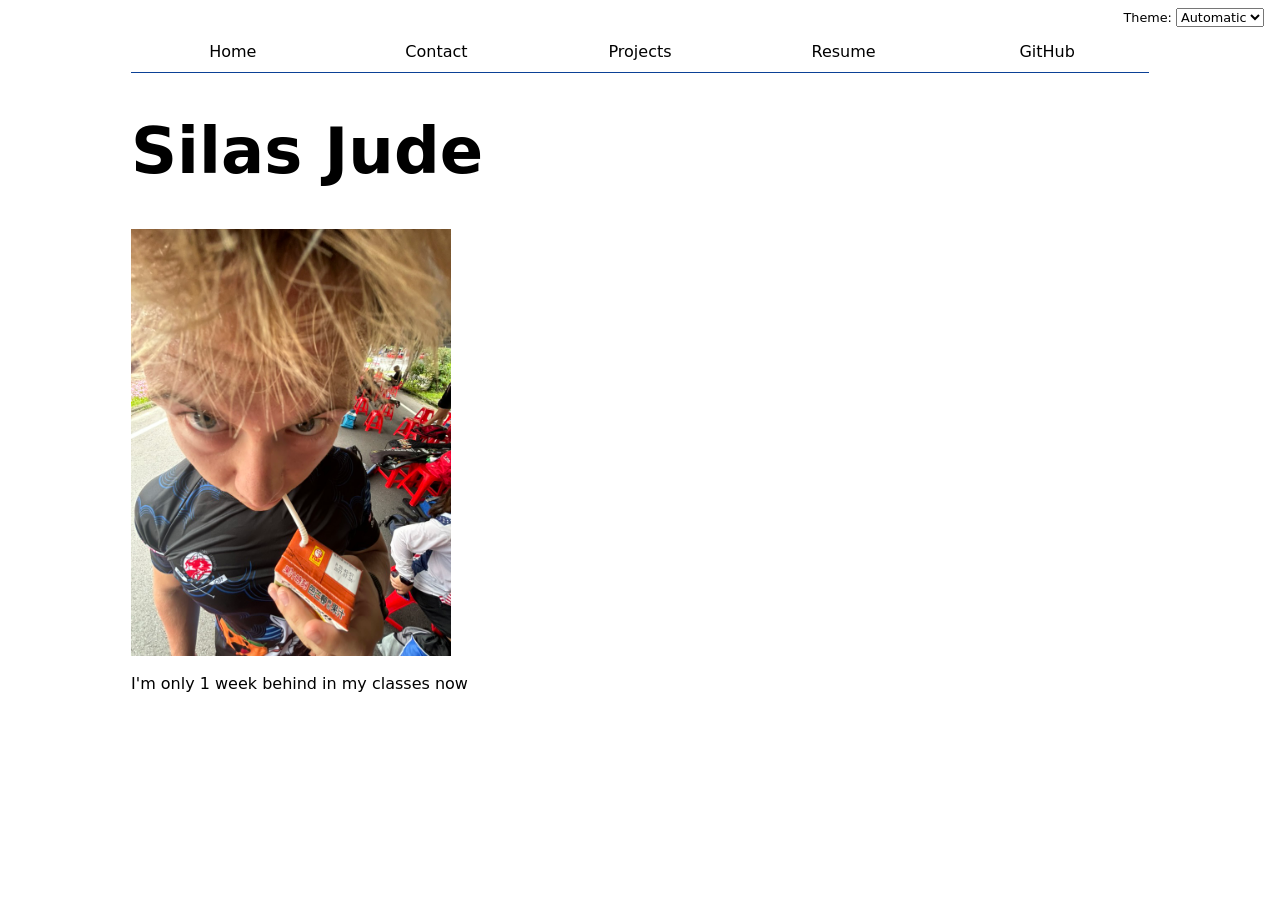
==== index.html @ fb35696f "moved image" ====
<!DOCTYPE html>
<html lang="en">
<head>
    <meta charset="UTF-8">
    <meta name="viewport" content="width=device-width, initial-scale=1.0">
    <title>Silas Jude: Personal Site and Portfolio</title>
    <link rel="stylesheet" href="style.css">
    <script type="module" src="global.js"></script>
</head>
<body class="home">
    <h1>Silas Jude</h1>
    <img src="images/juice.jpeg" alt="Thirsty">
    <p>I'm only 1 week behind in my classes now</p>
</body>
</html>
---- style.css ----
html {
  /* Follow the OS light/dark setting */
  color-scheme: light dark;

  /* Blue used for highlights across the site: dark in light mode, lighter in dark mode */
  --color-accent: light-dark(oklch(40% 0.15 260), oklch(70% 0.15 260));
}

body {
  /* Set line height to 1.5 times the font size
	   and use the OS’s UI font as the website font
	 */
  font: 100%/1.5 system-ui;

  /* Limit line length for readability and center the content */
  max-width: 100ch;
  margin-inline: auto;
  padding: 1em;
}

/* Tighter leading than body text, and balanced line lengths when wrapping */
h1,
h2,
h3,
h4,
h5,
h6 {
  line-height: 1.1;
  text-wrap: balance;
}

/* Make the page title clearly larger than section headings */
h1 {
  font-size: 400%;
}

/* Home: size the photo in rem so it stays about as wide as the name heading */
.home img {
  display: block;
  width: 20rem;
  max-width: 100%;
  height: auto;
}

/* Ignore the list markup so the links become direct flex items of the nav */
nav ul,
nav li {
  display: contents;
}

nav {
  display: flex;
  /* Leave room above for the theme switcher */
  margin-top: 0.5rem;
  margin-bottom: 1em;
  border-bottom: 1px solid var(--color-accent);
}

/* Give every nav link an equal share of the width */
nav a {
  flex: 1;
  text-decoration: none;
  color: inherit;
  text-align: center;
  padding: 0.5em;
}

/* Thick accent underline for the current page and on hover; reduce
   bottom padding by the border width so the link keeps the same height */
nav a.current,
nav a:hover {
  border-bottom: 0.4em solid var(--color-accent);
  padding-bottom: 0.1em;
}

/* Faint accent tint behind the hovered link */
nav a:hover {
  background-color: color-mix(in oklch, var(--color-accent) 15%, transparent);
}

/* Form controls don't inherit the page font by default */
input,
textarea,
button,
select {
  font: inherit;
}

/* Theme switcher pinned to the top right corner */
.color-scheme {
  position: absolute;
  top: 0.5rem;
  right: 1rem;
  font-size: 80%;
}

/* Two-column form: label text on the left, controls on the right */
form {
  display: grid;
  grid-template-columns: auto 1fr;
  gap: 1em;
}

/* Each label spans both columns and shares the form's columns,
   so its text and its control line up with the other rows */
form label {
  display: grid;
  grid-template-columns: subgrid;
  grid-column: 1 / -1;
}

form button {
  grid-column: 1 / -1;
}

/* As many 15em-minimum columns as fit, sharing any leftover width */
.projects {
  display: grid;
  grid-template-columns: repeat(auto-fill, minmax(15em, 1fr));
  gap: 0.5em;
}

/* Each article spans 3 of the parent's rows and shares them,
   so headings, images and text line up across each row of cards */
.projects article {
  display: grid;
  grid-template-rows: subgrid;
  grid-row: span 3;
}

.projects h2 {
  margin: 0;
}

/* Resume: muted gray for secondary text such as dates and the tagline */
.resume {
  --color-muted: color-mix(in oklch, canvastext 60%, canvas);
}

/* Centered name, tagline and contact line, like the top of the PDF */
.resume header {
  text-align: center;
  margin-bottom: 1.5em;
}

.resume header h1 {
  font-size: 250%;
  color: var(--color-accent);
  text-transform: uppercase;
  letter-spacing: 0.05em;
  margin-bottom: 0.25em;
}

.resume header p {
  color: var(--color-muted);
  margin: 0;
}

/* <address> is italic by default */
.resume address {
  font-style: normal;
}

.resume address a {
  color: var(--color-accent);
}

/* Small uppercase section titles with an accent rule underneath */
.resume h2 {
  font-size: 100%;
  color: var(--color-accent);
  text-transform: uppercase;
  letter-spacing: 0.05em;
  border-bottom: 2px solid var(--color-accent);
  padding-bottom: 0.25em;
  margin-top: 1.5em;
}

/* Two columns: title on the left, dates on the right, everything else
   spanning the full width underneath */
.resume article {
  display: grid;
  grid-template-columns: 1fr auto;
  column-gap: 1em;
  align-items: baseline;
}

.resume article > * {
  grid-column: 1 / -1;
}

.resume article > h3 {
  grid-column: 1;
  font-size: 100%;
  margin-block: 0.75em 0.25em;
}

.resume article > p:has(> time) {
  grid-column: 2;
  grid-row: 1;
  font-style: italic;
  color: var(--color-muted);
  margin-block: 0.75em 0.25em;
}

.resume article p {
  margin-block: 0.25em;
}

.resume ul {
  margin-block: 0.25em;
  padding-left: 1.25em;
}

.resume li::marker {
  color: var(--color-accent);
}

/* Skills: bold label column next to its values */
.resume dl {
  display: grid;
  grid-template-columns: auto 1fr;
  gap: 0.25em 1em;
}

.resume dt {
  font-weight: bold;
}

.resume dd {
  margin: 0;
}
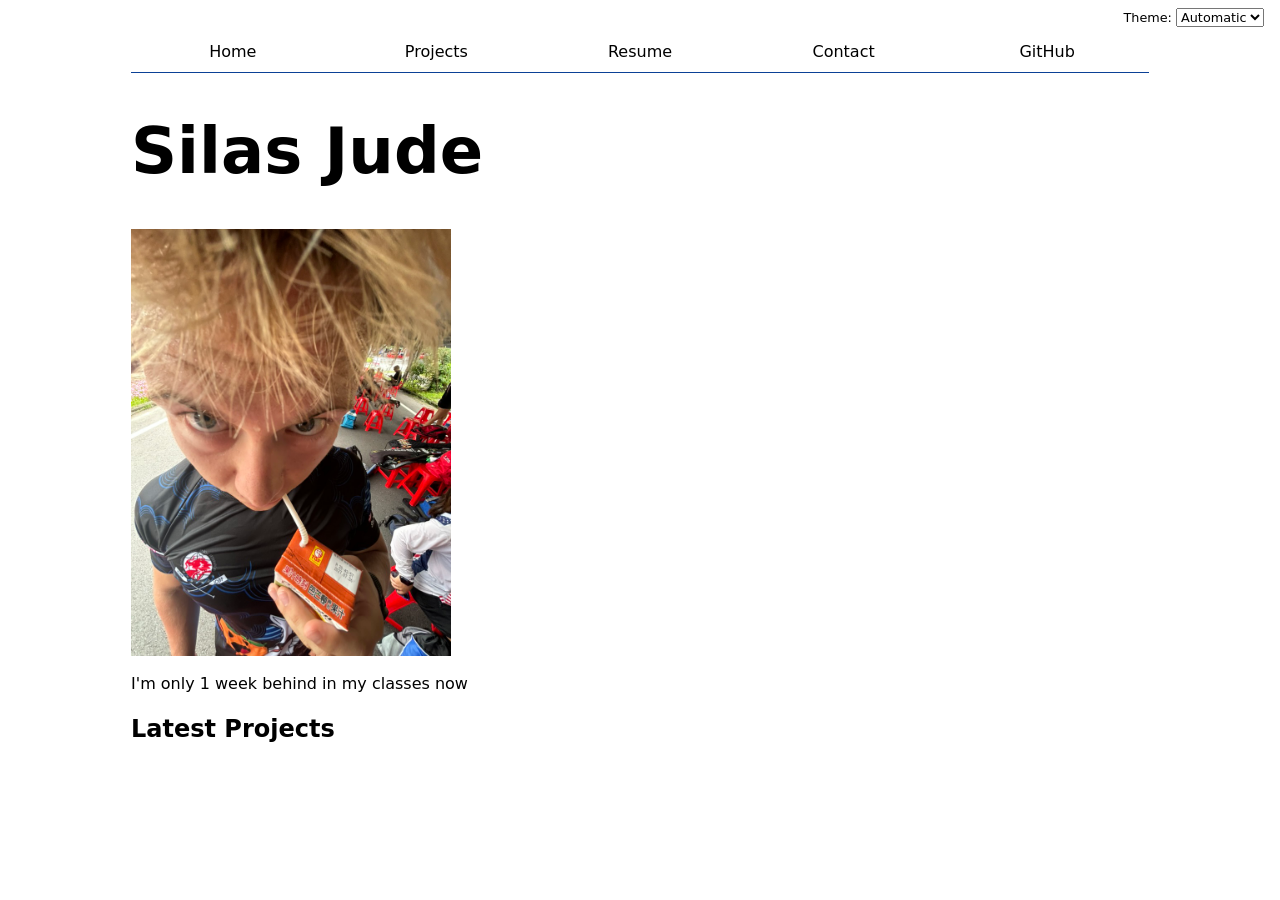
==== commit d473a573: "added projects to home page" ====
--- a/index.html
+++ b/index.html
@@ -6,10 +6,16 @@
     <title>Silas Jude: Personal Site and Portfolio</title>
     <link rel="stylesheet" href="style.css">
     <script type="module" src="global.js"></script>
+    <script src="index.js" type="module" defer></script>
 </head>
 <body class="home">
     <h1>Silas Jude</h1>
     <img src="images/juice.jpeg" alt="Thirsty">
     <p>I'm only 1 week behind in my classes now</p>
+
+    <h2>Latest Projects</h2>
+    <div class="projects">
+        <!-- Dynamically added content will appear here -->
+    </div>
 </body>
 </html>
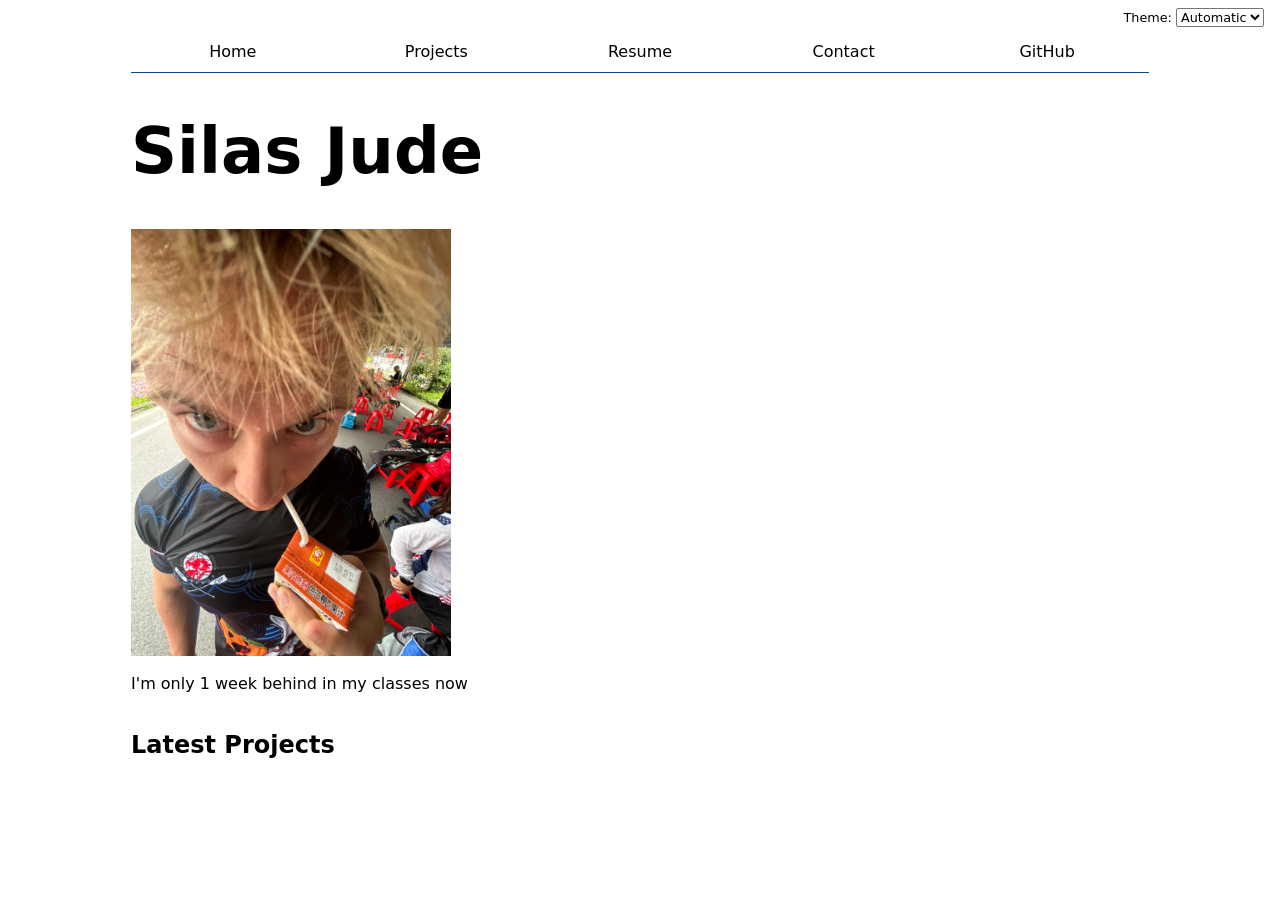
==== commit f2b32ec8: "wait almost" ====
--- a/index.html
+++ b/index.html
@@ -13,6 +13,7 @@
     <img src="images/juice.jpeg" alt="Thirsty">
     <p>I'm only 1 week behind in my classes now</p>
 
+    <div class="projects"></div>
     <h2>Latest Projects</h2>
     <div class="projects">
         <!-- Dynamically added content will appear here -->
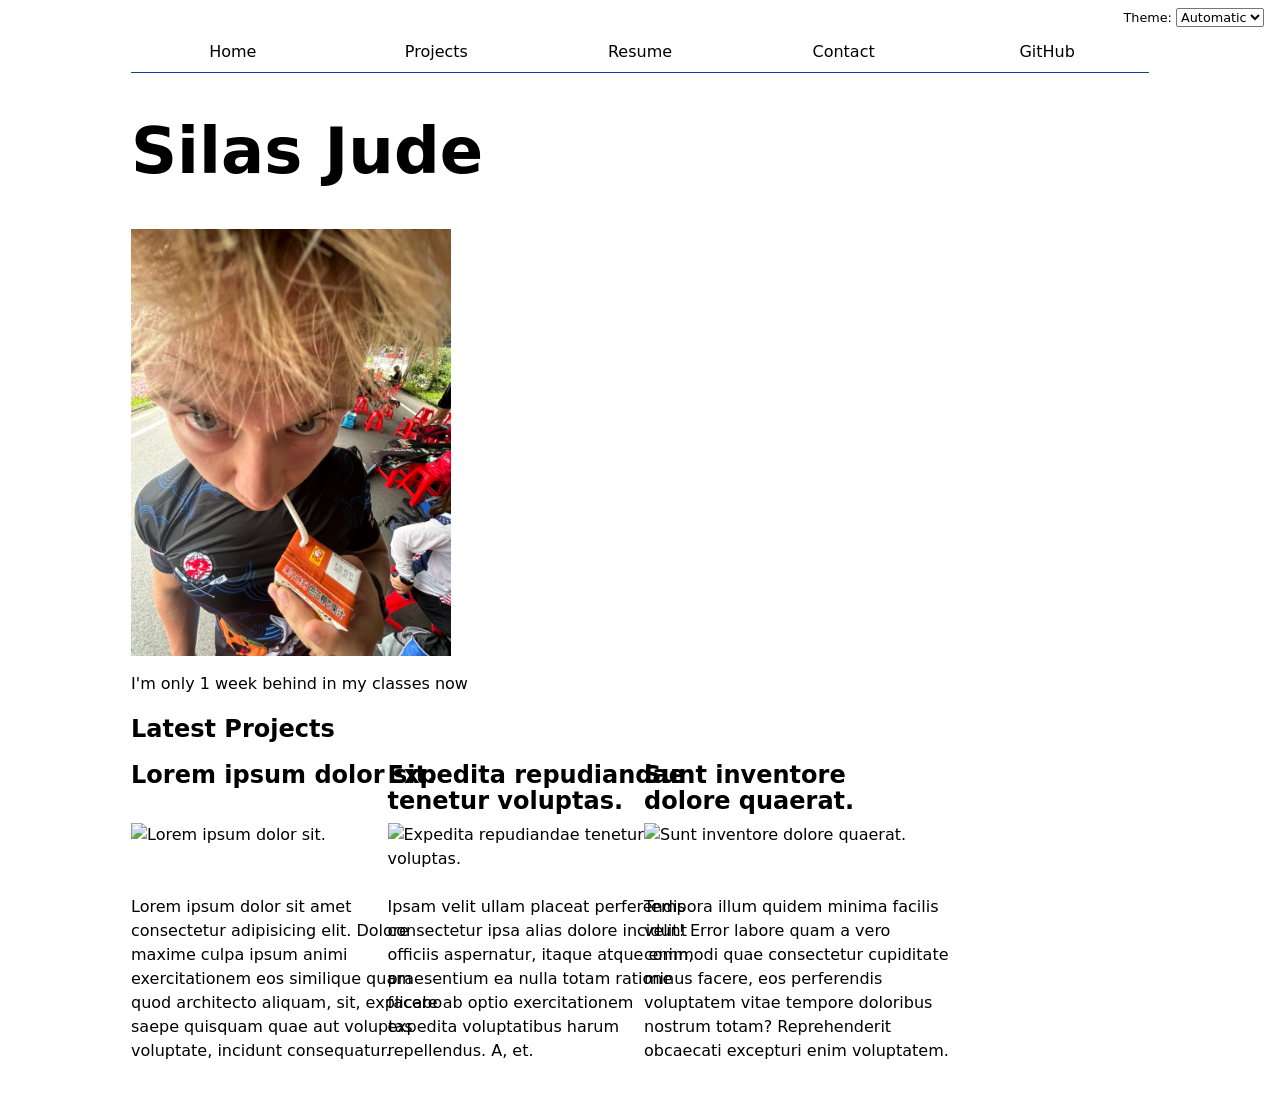
==== commit 95d40376: "lmao wrong function" ====
--- a/index.html
+++ b/index.html
@@ -13,7 +13,6 @@
     <img src="images/juice.jpeg" alt="Thirsty">
     <p>I'm only 1 week behind in my classes now</p>
 
-    <div class="projects"></div>
     <h2>Latest Projects</h2>
     <div class="projects">
         <!-- Dynamically added content will appear here -->
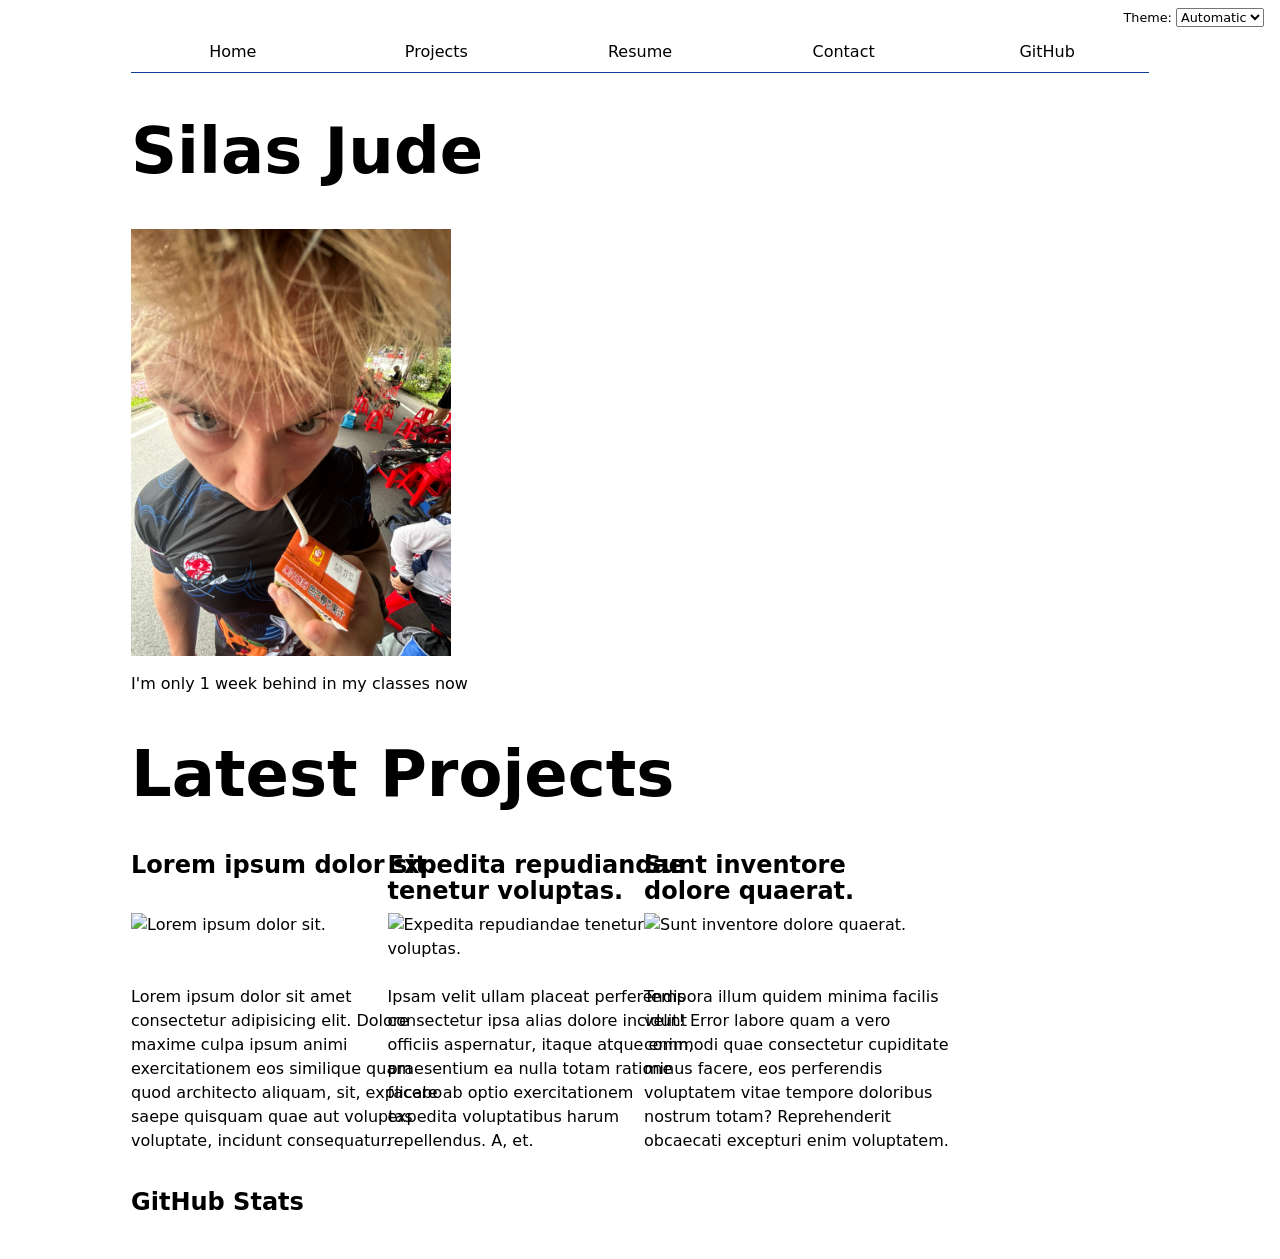
==== commit 2020c00c: "added data to home page" ====
--- a/index.html
+++ b/index.html
@@ -13,9 +13,12 @@
     <img src="images/juice.jpeg" alt="Thirsty">
     <p>I'm only 1 week behind in my classes now</p>
 
-    <h2>Latest Projects</h2>
+    <h1>Latest Projects</h1>
     <div class="projects">
         <!-- Dynamically added content will appear here -->
     </div>
+
+    <h2>GitHub Stats</h2>
+    <div id="profile-stats"></div>
 </body>
 </html>
--- a/style.css
+++ b/style.css
@@ -132,6 +132,58 @@
   margin: 0;
 }
 
+/* GitHub stats: four equal columns, labels in the first row and
+   numbers in the second, so each dt sits directly above its dd */
+#profile-stats dl {
+  display: grid;
+  grid-template-columns: repeat(4, 1fr);
+  grid-template-rows: auto auto;
+  column-gap: 0.5em;
+  margin: 0;
+  padding: 1em;
+  border: 1px solid color-mix(in oklch, var(--color-accent) 40%, transparent);
+  border-radius: 0.5em;
+  background-color: color-mix(in oklch, var(--color-accent) 8%, transparent);
+  text-align: center;
+}
+
+/* Small muted labels */
+#profile-stats dt {
+  grid-row: 1;
+  font-size: 80%;
+  text-transform: uppercase;
+  letter-spacing: 0.05em;
+  color: color-mix(in oklch, canvastext 60%, canvas);
+}
+
+/* Big accent-colored numbers */
+#profile-stats dd {
+  grid-row: 2;
+  margin: 0;
+  font-size: 250%;
+  font-weight: bold;
+  line-height: 1.2;
+  color: var(--color-accent);
+  font-variant-numeric: tabular-nums;
+}
+
+/* Narrow screens: switch to two columns, two stats per row */
+@media (max-width: 30em) {
+  #profile-stats dl {
+    grid-template-columns: repeat(2, 1fr);
+    grid-template-rows: repeat(4, auto);
+    row-gap: 0.25em;
+  }
+
+  #profile-stats dt:nth-of-type(n + 3) {
+    grid-row: 3;
+  }
+
+  #profile-stats dd:nth-of-type(n + 3) {
+    grid-row: 4;
+  }
+}
+
 /* Resume: muted gray for secondary text such as dates and the tagline */
 .resume {
   --color-muted: color-mix(in oklch, canvastext 60%, canvas);
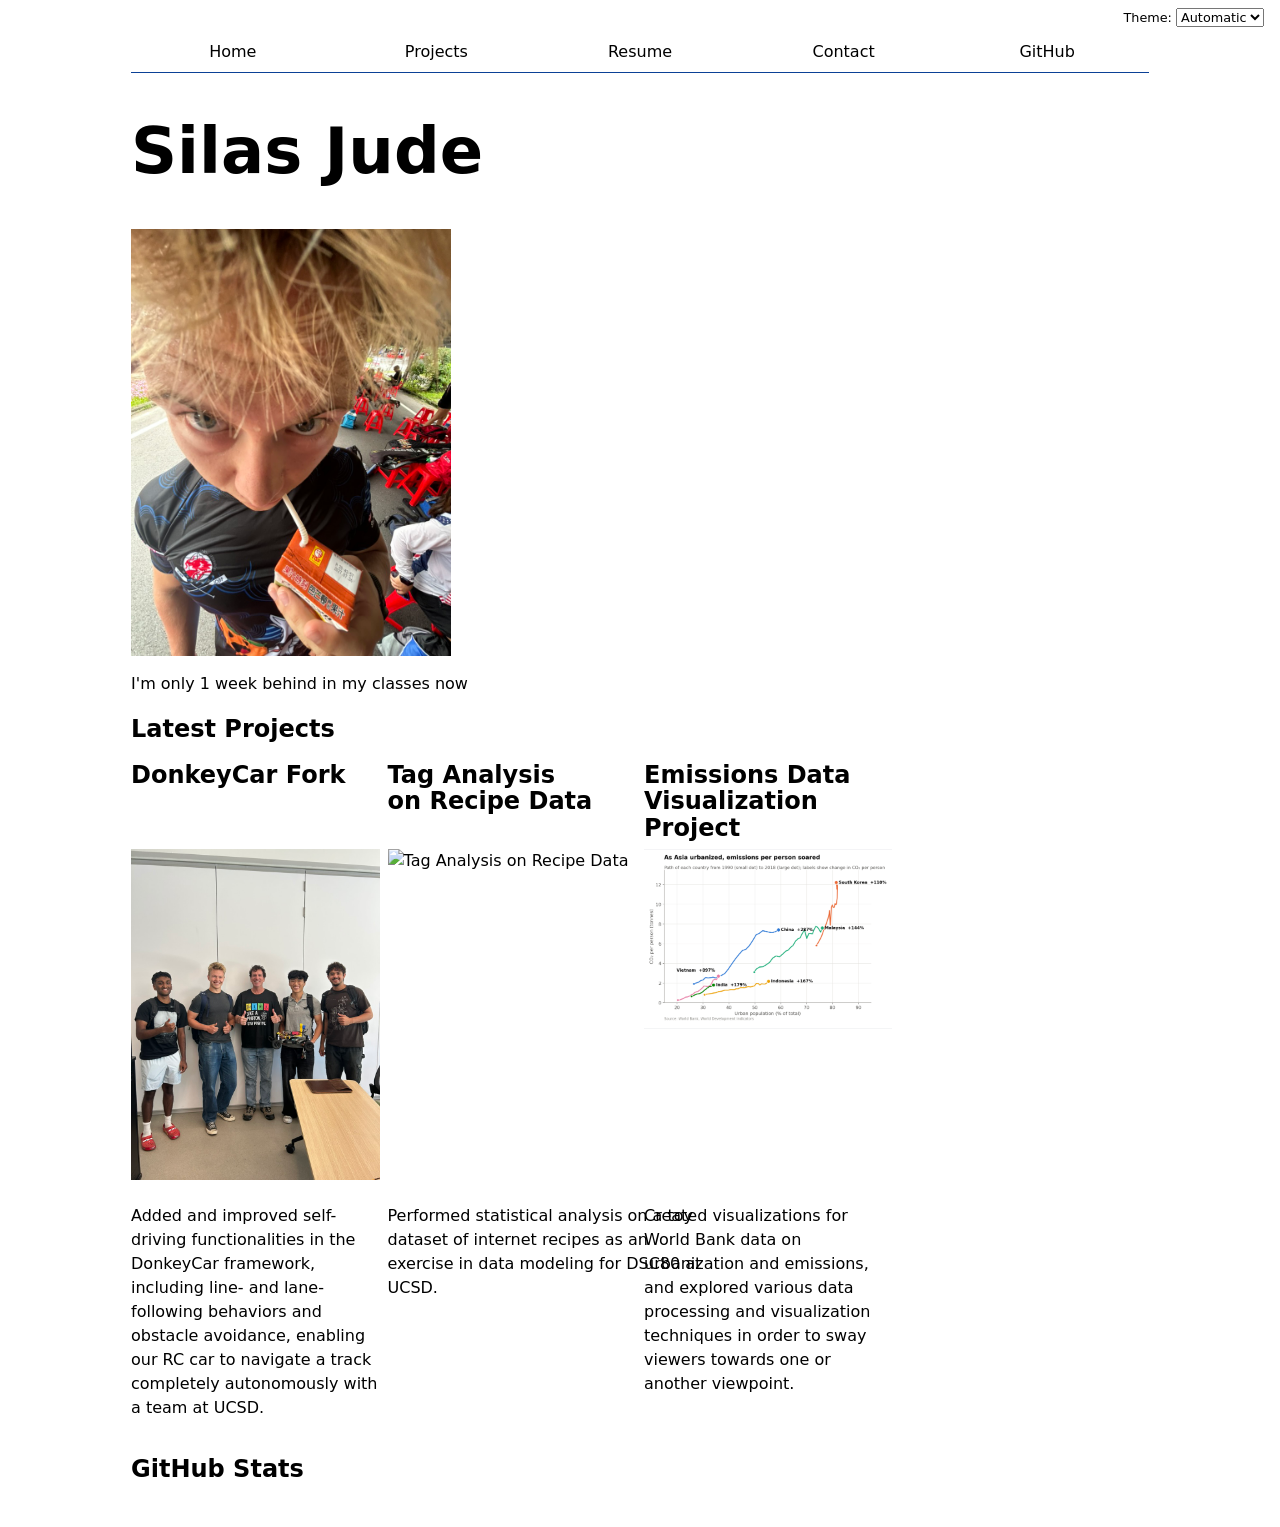
==== commit 1547a04f: "replaced some toy projects with real entries" ====
--- a/index.html
+++ b/index.html
@@ -13,7 +13,7 @@
     <img src="images/juice.jpeg" alt="Thirsty">
     <p>I'm only 1 week behind in my classes now</p>
 
-    <h1>Latest Projects</h1>
+    <h2>Latest Projects</h2>
     <div class="projects">
         <!-- Dynamically added content will appear here -->
     </div>
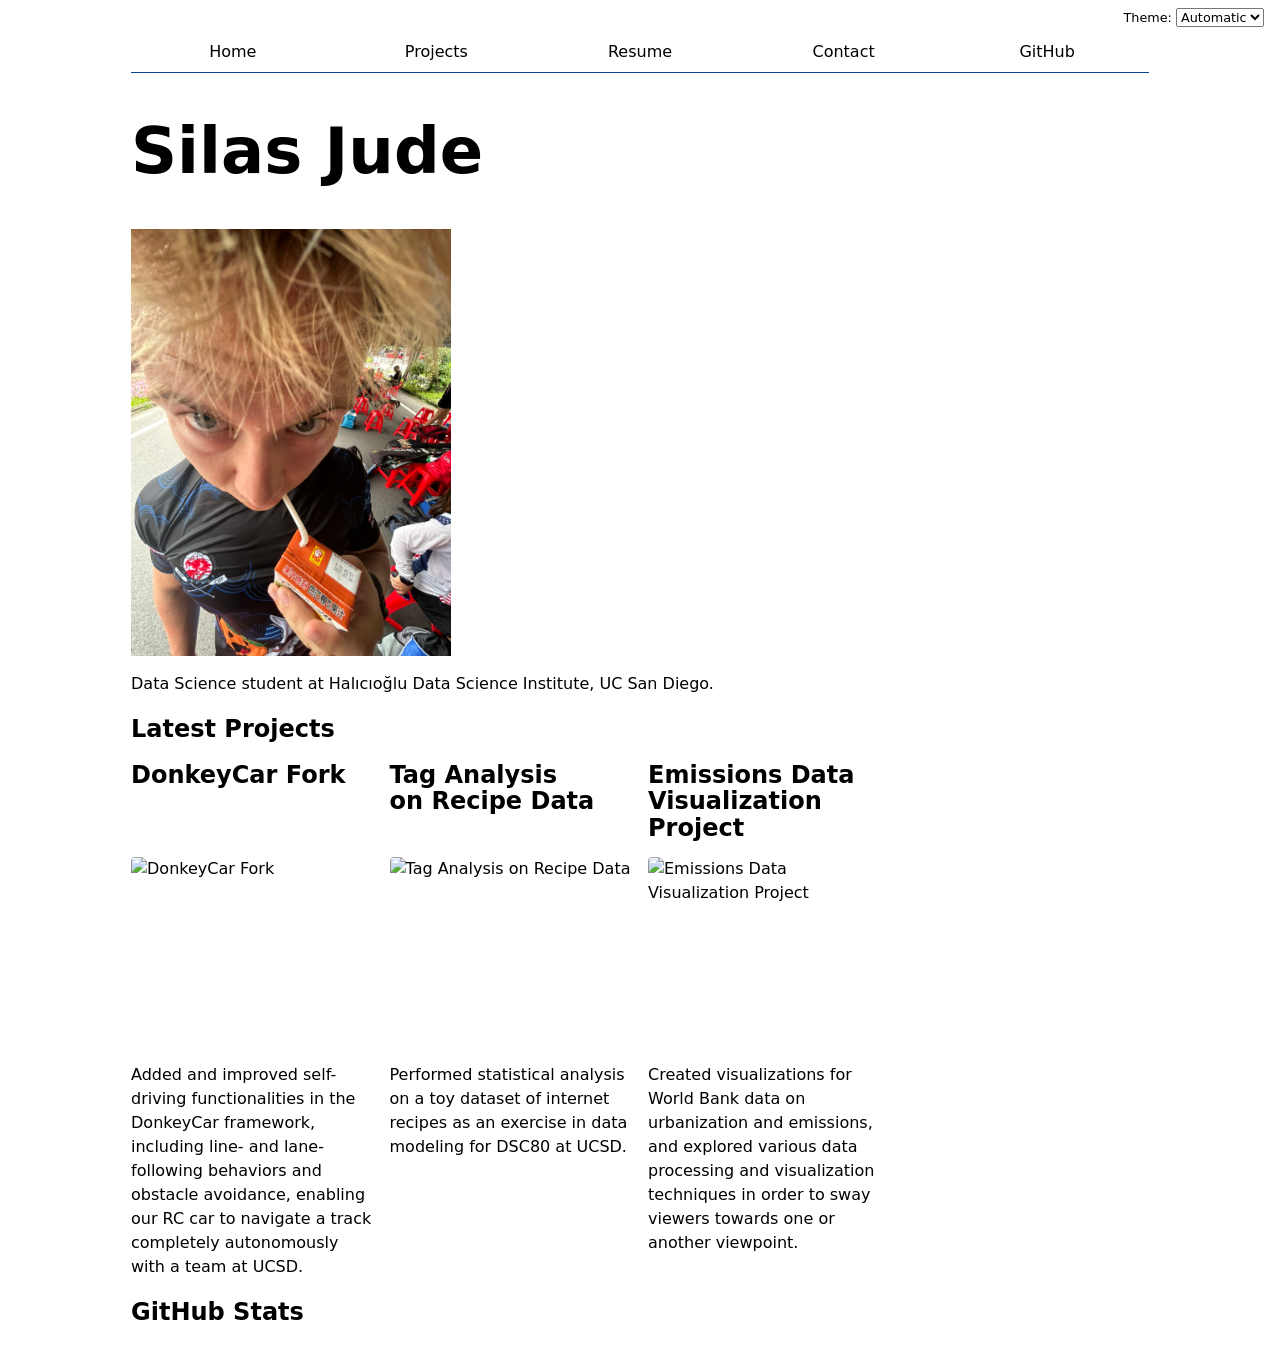
==== commit 9f3ec7ca: "caught up in class" ====
--- a/index.html
+++ b/index.html
@@ -11,7 +11,7 @@
 <body class="home">
     <h1>Silas Jude</h1>
     <img src="images/juice.jpeg" alt="Thirsty">
-    <p>I'm only 1 week behind in my classes now</p>
+    <p>Data Science student at Halıcıoğlu Data Science Institute, UC San Diego.</p>
 
     <h2>Latest Projects</h2>
     <div class="projects">
--- a/style.css
+++ b/style.css
@@ -34,8 +34,9 @@
   font-size: 400%;
 }
 
-/* Home: size the photo in rem so it stays about as wide as the name heading */
-.home img {
+/* Home: size the photo in rem so it stays about as wide as the name heading.
+   Only the direct child, so project card images aren't affected */
+.home > img {
   display: block;
   width: 20rem;
   max-width: 100%;
@@ -116,8 +117,8 @@
 /* As many 15em-minimum columns as fit, sharing any leftover width */
 .projects {
   display: grid;
-  grid-template-columns: repeat(auto-fill, minmax(15em, 1fr));
-  gap: 0.5em;
+  grid-template-columns: repeat(auto-fill, minmax(min(15em, 100%), 1fr));
+  gap: 1em;
 }
 
 /* Each article spans 3 of the parent's rows and shares them,
@@ -126,10 +127,27 @@
   display: grid;
   grid-template-rows: subgrid;
   grid-row: span 3;
+  /* Let cards shrink to their column instead of being stretched by wide content */
+  min-width: 0;
 }
 
 .projects h2 {
   margin: 0;
+}
+
+/* Every card image fills its column at the same 4:3 shape,
+   cropping the edges rather than stretching the picture */
+.projects img {
+  display: block;
+  width: 100%;
+  height: auto;
+  aspect-ratio: 4 / 3;
+  object-fit: cover;
+  border-radius: 0.25em;
+}
+
+.projects p {
+  margin-block: 0.5em 0;
 }
 
 /* GitHub stats: four equal columns, labels in the first row and
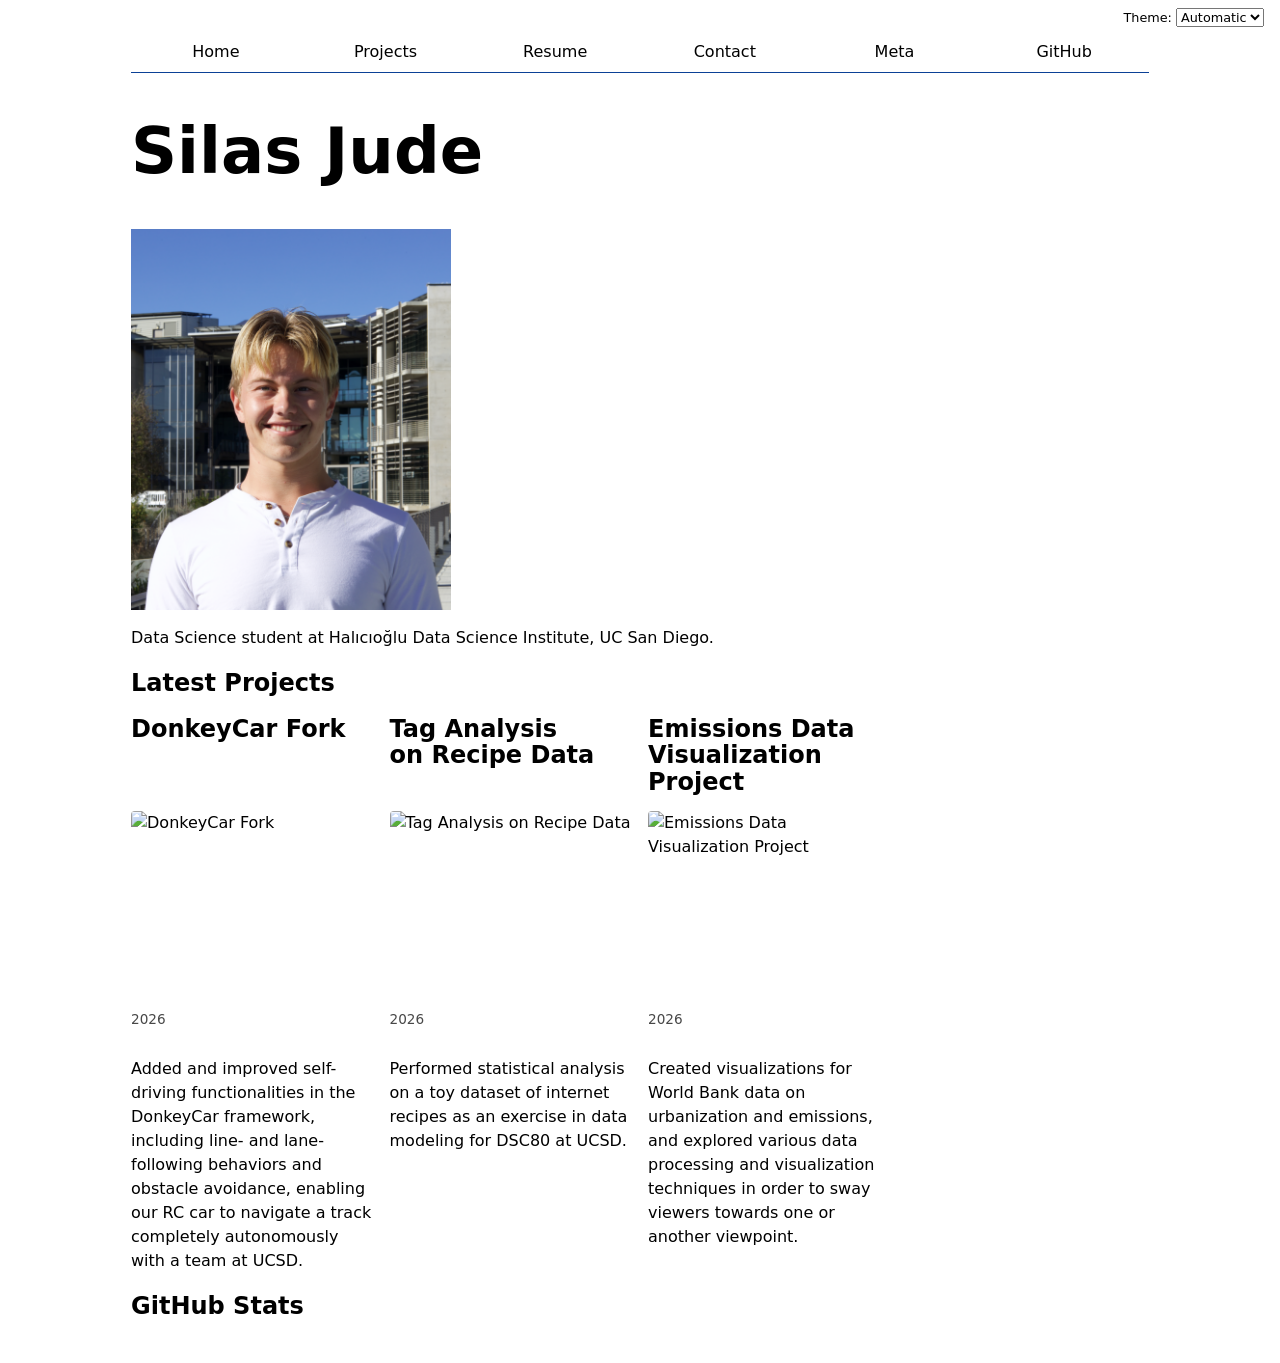
==== commit e2a9e1a8: "updated headshot" ====
--- a/index.html
+++ b/index.html
@@ -10,7 +10,7 @@
 </head>
 <body class="home">
     <h1>Silas Jude</h1>
-    <img src="images/juice.jpeg" alt="Thirsty">
+    <img src="images/headshot.png" alt="Headshot">
     <p>Data Science student at Halıcıoğlu Data Science Institute, UC San Diego.</p>
 
     <h2>Latest Projects</h2>
--- a/style.css
+++ b/style.css
@@ -1,21 +1,21 @@
 html {
-  /* Follow the OS light/dark setting */
-  color-scheme: light dark;
-
-  /* Blue used for highlights across the site: dark in light mode, lighter in dark mode */
-  --color-accent: light-dark(oklch(40% 0.15 260), oklch(70% 0.15 260));
+    /* Follow the OS light/dark setting */
+    color-scheme: light dark;
+
+    /* Blue used for highlights across the site: dark in light mode, lighter in dark mode */
+    --color-accent: light-dark(oklch(40% 0.15 260), oklch(70% 0.15 260));
 }
 
 body {
-  /* Set line height to 1.5 times the font size
-	   and use the OS’s UI font as the website font
-	 */
-  font: 100%/1.5 system-ui;
-
-  /* Limit line length for readability and center the content */
-  max-width: 100ch;
-  margin-inline: auto;
-  padding: 1em;
+    /* Set line height to 1.5 times the font size
+       and use the OS’s UI font as the website font
+     */
+    font: 100%/1.5 system-ui;
+
+    /* Limit line length for readability and center the content */
+    max-width: 100ch;
+    margin-inline: auto;
+    padding: 1em;
 }
 
 /* Tighter leading than body text, and balanced line lengths when wrapping */
@@ -25,58 +25,58 @@
 h4,
 h5,
 h6 {
-  line-height: 1.1;
-  text-wrap: balance;
+    line-height: 1.1;
+    text-wrap: balance;
 }
 
 /* Make the page title clearly larger than section headings */
 h1 {
-  font-size: 400%;
+    font-size: 400%;
 }
 
 /* Home: size the photo in rem so it stays about as wide as the name heading.
    Only the direct child, so project card images aren't affected */
 .home > img {
-  display: block;
-  width: 20rem;
-  max-width: 100%;
-  height: auto;
+    display: block;
+    width: 20rem;
+    max-width: 100%;
+    height: auto;
 }
 
 /* Ignore the list markup so the links become direct flex items of the nav */
 nav ul,
 nav li {
-  display: contents;
+    display: contents;
 }
 
 nav {
-  display: flex;
-  /* Leave room above for the theme switcher */
-  margin-top: 0.5rem;
-  margin-bottom: 1em;
-  border-bottom: 1px solid var(--color-accent);
+    display: flex;
+    /* Leave room above for the theme switcher */
+    margin-top: 0.5rem;
+    margin-bottom: 1em;
+    border-bottom: 1px solid var(--color-accent);
 }
 
 /* Give every nav link an equal share of the width */
 nav a {
-  flex: 1;
-  text-decoration: none;
-  color: inherit;
-  text-align: center;
-  padding: 0.5em;
+    flex: 1;
+    text-decoration: none;
+    color: inherit;
+    text-align: center;
+    padding: 0.5em;
 }
 
 /* Thick accent underline for the current page and on hover; reduce
    bottom padding by the border width so the link keeps the same height */
 nav a.current,
 nav a:hover {
-  border-bottom: 0.4em solid var(--color-accent);
-  padding-bottom: 0.1em;
+    border-bottom: 0.4em solid var(--color-accent);
+    padding-bottom: 0.1em;
 }
 
 /* Faint accent tint behind the hovered link */
 nav a:hover {
-  background-color: color-mix(in oklch, var(--color-accent) 15%, transparent);
+    background-color: color-mix(in oklch, var(--color-accent) 15%, transparent);
 }
 
 /* Form controls don't inherit the page font by default */
@@ -84,219 +84,525 @@
 textarea,
 button,
 select {
-  font: inherit;
+    font: inherit;
 }
 
 /* Theme switcher pinned to the top right corner */
 .color-scheme {
-  position: absolute;
-  top: 0.5rem;
-  right: 1rem;
-  font-size: 80%;
+    position: absolute;
+    top: 0.5rem;
+    right: 1rem;
+    font-size: 80%;
 }
 
 /* Two-column form: label text on the left, controls on the right */
 form {
-  display: grid;
-  grid-template-columns: auto 1fr;
-  gap: 1em;
+    display: grid;
+    grid-template-columns: auto 1fr;
+    gap: 1em;
 }
 
 /* Each label spans both columns and shares the form's columns,
    so its text and its control line up with the other rows */
 form label {
-  display: grid;
-  grid-template-columns: subgrid;
-  grid-column: 1 / -1;
+    display: grid;
+    grid-template-columns: subgrid;
+    grid-column: 1 / -1;
 }
 
 form button {
-  grid-column: 1 / -1;
+    grid-column: 1 / -1;
 }
 
 /* As many 15em-minimum columns as fit, sharing any leftover width */
 .projects {
-  display: grid;
-  grid-template-columns: repeat(auto-fill, minmax(min(15em, 100%), 1fr));
-  gap: 1em;
-}
-
-/* Each article spans 3 of the parent's rows and shares them,
-   so headings, images and text line up across each row of cards */
+    display: grid;
+    grid-template-columns: repeat(auto-fill, minmax(min(15em, 100%), 1fr));
+    gap: 1em;
+}
+
+/* Each article spans 4 of the parent's rows and shares them,
+   so headings, years, images and text line up across each row of cards */
 .projects article {
-  display: grid;
-  grid-template-rows: subgrid;
-  grid-row: span 3;
-  /* Let cards shrink to their column instead of being stretched by wide content */
-  min-width: 0;
+    display: grid;
+    grid-template-rows: subgrid;
+    grid-row: span 4;
+    /* Let cards shrink to their column instead of being stretched by wide content */
+    min-width: 0;
 }
 
 .projects h2 {
-  margin: 0;
+    margin: 0;
+}
+
+/* Smaller, muted year under each project title */
+.projects .project-year {
+    font-size: 0.85em;
+    color: color-mix(in oklch, canvastext 60%, canvas);
+    margin-block-end: 0.25em;
 }
 
 /* Every card image fills its column at the same 4:3 shape,
    cropping the edges rather than stretching the picture */
 .projects img {
-  display: block;
-  width: 100%;
-  height: auto;
-  aspect-ratio: 4 / 3;
-  object-fit: cover;
-  border-radius: 0.25em;
+    display: block;
+    width: 100%;
+    height: auto;
+    aspect-ratio: 4 / 3;
+    object-fit: cover;
+    border-radius: 0.25em;
 }
 
 .projects p {
-  margin-block: 0.5em 0;
+    margin-block: 0.5em 0;
 }
 
 /* GitHub stats: four equal columns, labels in the first row and
    numbers in the second, so each dt sits directly above its dd */
 #profile-stats dl {
-  display: grid;
-  grid-template-columns: repeat(4, 1fr);
-  grid-template-rows: auto auto;
-  column-gap: 0.5em;
-  margin: 0;
-  padding: 1em;
-  border: 1px solid color-mix(in oklch, var(--color-accent) 40%, transparent);
-  border-radius: 0.5em;
-  background-color: color-mix(in oklch, var(--color-accent) 8%, transparent);
-  text-align: center;
+    display: grid;
+    grid-template-columns: repeat(4, 1fr);
+    grid-template-rows: auto auto;
+    column-gap: 0.5em;
+    margin: 0;
+    padding: 1em;
+    border: 1px solid color-mix(in oklch, var(--color-accent) 40%, transparent);
+    border-radius: 0.5em;
+    background-color: color-mix(in oklch, var(--color-accent) 8%, transparent);
+    text-align: center;
 }
 
 /* Small muted labels */
 #profile-stats dt {
-  grid-row: 1;
-  font-size: 80%;
-  text-transform: uppercase;
-  letter-spacing: 0.05em;
-  color: color-mix(in oklch, canvastext 60%, canvas);
+    grid-row: 1;
+    font-size: 80%;
+    text-transform: uppercase;
+    letter-spacing: 0.05em;
+    color: color-mix(in oklch, canvastext 60%, canvas);
 }
 
 /* Big accent-colored numbers */
 #profile-stats dd {
-  grid-row: 2;
-  margin: 0;
-  font-size: 250%;
-  font-weight: bold;
-  line-height: 1.2;
-  color: var(--color-accent);
-  font-variant-numeric: tabular-nums;
+    grid-row: 2;
+    margin: 0;
+    font-size: 250%;
+    font-weight: bold;
+    line-height: 1.2;
+    color: var(--color-accent);
+    font-variant-numeric: tabular-nums;
 }
 
 /* Narrow screens: switch to two columns, two stats per row */
 @media (max-width: 30em) {
-  #profile-stats dl {
-    grid-template-columns: repeat(2, 1fr);
-    grid-template-rows: repeat(4, auto);
-    row-gap: 0.25em;
-  }
-
-  #profile-stats dt:nth-of-type(n + 3) {
-    grid-row: 3;
-  }
-
-  #profile-stats dd:nth-of-type(n + 3) {
-    grid-row: 4;
-  }
+    #profile-stats dl {
+        grid-template-columns: repeat(2, 1fr);
+        grid-template-rows: repeat(4, auto);
+        row-gap: 0.25em;
+    }
+
+    #profile-stats dt:nth-of-type(n + 3) {
+        grid-row: 3;
+    }
+
+    #profile-stats dd:nth-of-type(n + 3) {
+        grid-row: 4;
+    }
+}
+
+/* Meta stats: same card as the GitHub stats, but each stat is its own
+   cell. The column count steps through divisors of six (1, 2, 3, 6) based
+   on the width of #stats, so the rows always come out even */
+#stats {
+    container-type: inline-size;
+    /* Sits under the scatter plot, so leave room for the x-axis labels */
+    margin-top: 2em;
+}
+
+dl.stats {
+    display: grid;
+    grid-template-columns: 1fr;
+    gap: 1em 0.5em;
+    margin: 0;
+    padding: 1em;
+    border: 1px solid color-mix(in oklch, var(--color-accent) 40%, transparent);
+    border-radius: 0.5em;
+    background-color: color-mix(in oklch, var(--color-accent) 8%, transparent);
+    text-align: center;
+}
+
+/* Label stacked above its number */
+dl.stats div {
+    display: flex;
+    flex-direction: column;
+    justify-content: space-between;
+}
+
+/* Small muted labels */
+dl.stats dt {
+    font-size: 80%;
+    text-transform: uppercase;
+    letter-spacing: 0.05em;
+    color: color-mix(in oklch, canvastext 60%, canvas);
+}
+
+/* Big accent-colored numbers */
+dl.stats dd {
+    margin: 0;
+    font-size: 250%;
+    font-weight: bold;
+    line-height: 1.2;
+    color: var(--color-accent);
+    font-variant-numeric: tabular-nums;
+}
+
+@container (min-width: 28em) {
+    dl.stats {
+        grid-template-columns: repeat(2, 1fr);
+    }
+}
+
+@container (min-width: 40em) {
+    dl.stats {
+        grid-template-columns: repeat(3, 1fr);
+    }
+}
+
+/* Six across: shrink the numbers so values like "afternoon" still fit */
+@container (min-width: 56em) {
+    dl.stats {
+        grid-template-columns: repeat(6, 1fr);
+    }
+
+    dl.stats dd {
+        font-size: 175%;
+    }
+}
+
+/* Brush selection summary: the count and the language breakdown share
+   one card */
+#selection-summary {
+    container-type: inline-size;
+    display: flex;
+    flex-direction: column;
+    gap: 1em;
+    margin-block: 1em;
+    padding: 1em;
+    border: 1px solid color-mix(in oklch, var(--color-accent) 40%, transparent);
+    border-radius: 0.5em;
+    background-color: color-mix(in oklch, var(--color-accent) 8%, transparent);
+    text-align: center;
+}
+
+#selection-count {
+    margin: 0;
+    font-weight: bold;
+}
+
+/* The card already supplies the box, so the inner dl drops its own.
+   Every language is always listed (all commits when nothing is brushed) in
+   one evenly shared row, so the card keeps its height while brushing */
+#selection-summary dl.stats {
+    display: flex;
+    padding: 0;
+    border: none;
+    background: none;
+
+    div {
+        flex: 1 1 0;
+        min-width: 0;
+    }
+
+    /* Values like "212 lines (25.5%)" are longer than the headline stats.
+       They stay on one line and shrink with the card on narrow screens,
+       which keeps them inside the reserved height */
+    dd {
+        font-size: min(150%, 3.5cqi);
+        white-space: nowrap;
+    }
 }
 
 /* Resume: muted gray for secondary text such as dates and the tagline */
 .resume {
-  --color-muted: color-mix(in oklch, canvastext 60%, canvas);
+    --color-muted: color-mix(in oklch, canvastext 60%, canvas);
 }
 
 /* Centered name, tagline and contact line, like the top of the PDF */
 .resume header {
-  text-align: center;
-  margin-bottom: 1.5em;
+    text-align: center;
+    margin-bottom: 1.5em;
 }
 
 .resume header h1 {
-  font-size: 250%;
-  color: var(--color-accent);
-  text-transform: uppercase;
-  letter-spacing: 0.05em;
-  margin-bottom: 0.25em;
+    font-size: 250%;
+    color: var(--color-accent);
+    text-transform: uppercase;
+    letter-spacing: 0.05em;
+    margin-bottom: 0.25em;
 }
 
 .resume header p {
-  color: var(--color-muted);
-  margin: 0;
+    color: var(--color-muted);
+    margin: 0;
 }
 
 /* <address> is italic by default */
 .resume address {
-  font-style: normal;
+    font-style: normal;
 }
 
 .resume address a {
-  color: var(--color-accent);
+    color: var(--color-accent);
 }
 
 /* Small uppercase section titles with an accent rule underneath */
 .resume h2 {
-  font-size: 100%;
-  color: var(--color-accent);
-  text-transform: uppercase;
-  letter-spacing: 0.05em;
-  border-bottom: 2px solid var(--color-accent);
-  padding-bottom: 0.25em;
-  margin-top: 1.5em;
+    font-size: 100%;
+    color: var(--color-accent);
+    text-transform: uppercase;
+    letter-spacing: 0.05em;
+    border-bottom: 2px solid var(--color-accent);
+    padding-bottom: 0.25em;
+    margin-top: 1.5em;
 }
 
 /* Two columns: title on the left, dates on the right, everything else
    spanning the full width underneath */
 .resume article {
-  display: grid;
-  grid-template-columns: 1fr auto;
-  column-gap: 1em;
-  align-items: baseline;
+    display: grid;
+    grid-template-columns: 1fr auto;
+    column-gap: 1em;
+    align-items: baseline;
 }
 
 .resume article > * {
-  grid-column: 1 / -1;
+    grid-column: 1 / -1;
 }
 
 .resume article > h3 {
-  grid-column: 1;
-  font-size: 100%;
-  margin-block: 0.75em 0.25em;
+    grid-column: 1;
+    font-size: 100%;
+    margin-block: 0.75em 0.25em;
 }
 
 .resume article > p:has(> time) {
-  grid-column: 2;
-  grid-row: 1;
-  font-style: italic;
-  color: var(--color-muted);
-  margin-block: 0.75em 0.25em;
+    grid-column: 2;
+    grid-row: 1;
+    font-style: italic;
+    color: var(--color-muted);
+    margin-block: 0.75em 0.25em;
 }
 
 .resume article p {
-  margin-block: 0.25em;
+    margin-block: 0.25em;
 }
 
 .resume ul {
-  margin-block: 0.25em;
-  padding-left: 1.25em;
+    margin-block: 0.25em;
+    padding-left: 1.25em;
 }
 
 .resume li::marker {
-  color: var(--color-accent);
+    color: var(--color-accent);
 }
 
 /* Skills: bold label column next to its values */
 .resume dl {
+    display: grid;
+    grid-template-columns: auto 1fr;
+    gap: 0.25em 1em;
+}
+
+.resume dt {
+    font-weight: bold;
+}
+
+.resume dd {
+    margin: 0;
+}
+
+/* Pie chart and its legend side by side, vertically centered;
+   the legend wraps below the chart when there isn't room */
+.container {
+    display: flex;
+    flex-wrap: wrap;
+    align-items: center;
+    gap: 2em;
+    margin-block: 2em;
+}
+
+#projects-pie-plot {
+    flex: 0 1 20em;
+    max-width: 20em;
+
+    overflow: visible;
+
+    /* Ease wedge changes such as the hover fade */
+    path {
+        transition: 200ms;
+        cursor: pointer;
+    }
+
+    /* While a wedge is hovered, fade out all the other wedges */
+    &:has(path:hover) {
+        path:not(:hover) {
+            opacity: 0.5;
+        }
+    }
+}
+
+/* Pie legend: a bordered box of swatch + label entries that
+   flow into as many columns as fit */
+.legend {
+    flex: 1 1 15em;
+    display: grid;
+    grid-template-columns: repeat(auto-fill, minmax(9em, 1fr));
+    gap: 0.5em 1em;
+    list-style: none;
+    margin: 0;
+    padding: 1em;
+    border: 1px solid color-mix(in oklch, canvastext 20%, canvas);
+    border-radius: 0.5em;
+}
+
+.legend li {
+    display: flex;
+    align-items: center;
+    gap: 0.5em;
+}
+
+/* Colored dot matching the slice; --color is set per item in projects.js */
+.legend .swatch {
+    flex-shrink: 0;
+    width: 1em;
+    aspect-ratio: 1;
+    border-radius: 50%;
+    background-color: var(--color);
+}
+
+/* Counts in muted gray so the labels stand out */
+.legend em {
+    font-style: normal;
+    color: color-mix(in oklch, canvastext 60%, canvas);
+}
+
+/* Selected wedge and legend item turn magenta, distinct from the
+   Tableau wedge colors; !important beats the inline --color on each li */
+.selected {
+    --color: oklch(100% 0 342.768) !important;
+
+    &:is(path) {
+        fill: var(--color);
+    }
+}
+
+/* Scatterplot gridlines: faint, with no axis line along the edge */
+.gridlines .domain {
+    display: none;
+}
+
+.gridlines .tick line {
+    stroke: canvastext;
+    stroke-opacity: 0.1;
+}
+
+/* Scatterplot dots use the site accent, so they follow light/dark mode */
+.dots circle {
+    fill: var(--color-accent);
+}
+
+/* Commit info: labels in the first column, values in the second */
+dl.info {
+    display: grid;
+    grid-template-columns: auto 1fr;
+    gap: 0.25em 1em;
+    align-items: baseline;
+    margin: 0;
+
+    dt,
+    dd {
+        margin: 0;
+    }
+
+    /* Small muted labels so the values stand out */
+    dt {
+        font-size: 80%;
+        text-transform: uppercase;
+        letter-spacing: 0.05em;
+        color: color-mix(in oklch, canvastext 60%, canvas);
+    }
+
+    dd {
+        font-weight: 500;
+    }
+
+    transition-duration: 500ms;
+    transition-property: opacity, visibility;
+}
+
+dl.info[hidden]:not(:hover, :focus-within) {
+    opacity: 0;
+    visibility: hidden;
+}
+
+/* Pinned to the top left of the viewport so it stays visible while scrolling */
+.tooltip {
+    position: fixed;
+    top: 1em;
+    left: 1em;
+
+    /* Frosted card raised off the page: a translucent page-colored
+       background that blurs what's behind it, with a soft shadow */
+    background-color: color-mix(in oklch, canvas 80%, transparent);
+    backdrop-filter: blur(0.5em);
+    border: 1px solid color-mix(in oklch, canvastext 10%, transparent);
+    border-radius: 0.5em;
+    box-shadow: 0 0.25em 1em color-mix(in oklch, black 15%, transparent);
+    padding: 0.75em 1em;
+}
+
+circle {
+    transition: 200ms;
+    transform-origin: center;
+    transform-box: fill-box;
+}
+
+circle:hover {
+    transform: scale(1.5);
+}
+
+circle.selected {
+  fill: #ff6b6b;
+}
+
+@keyframes marching-ants {
+  to {
+    stroke-dashoffset: -8; /* 5 + 3 */
+  }
+}
+
+.selection {
+  fill-opacity: 0.1;
+  stroke: black;
+  stroke-opacity: 0.7;
+  stroke-dasharray: 5 3;
+  animation: marching-ants 2s linear infinite;
+}
+
+#files {
   display: grid;
-  grid-template-columns: auto 1fr;
-  gap: 0.25em 1em;
-}
-
-.resume dt {
-  font-weight: bold;
-}
-
-.resume dd {
-  margin: 0;
-}
+  grid-template-columns: 1fr 4fr;
+
+  > div {
+    grid-column: 1 / -1;
+    display: grid;
+    grid-template-columns: subgrid;
+  }
+
+  dt {
+    grid-column: 1;
+  }
+
+  dd {
+    grid-column: 2;
+  }
+}
